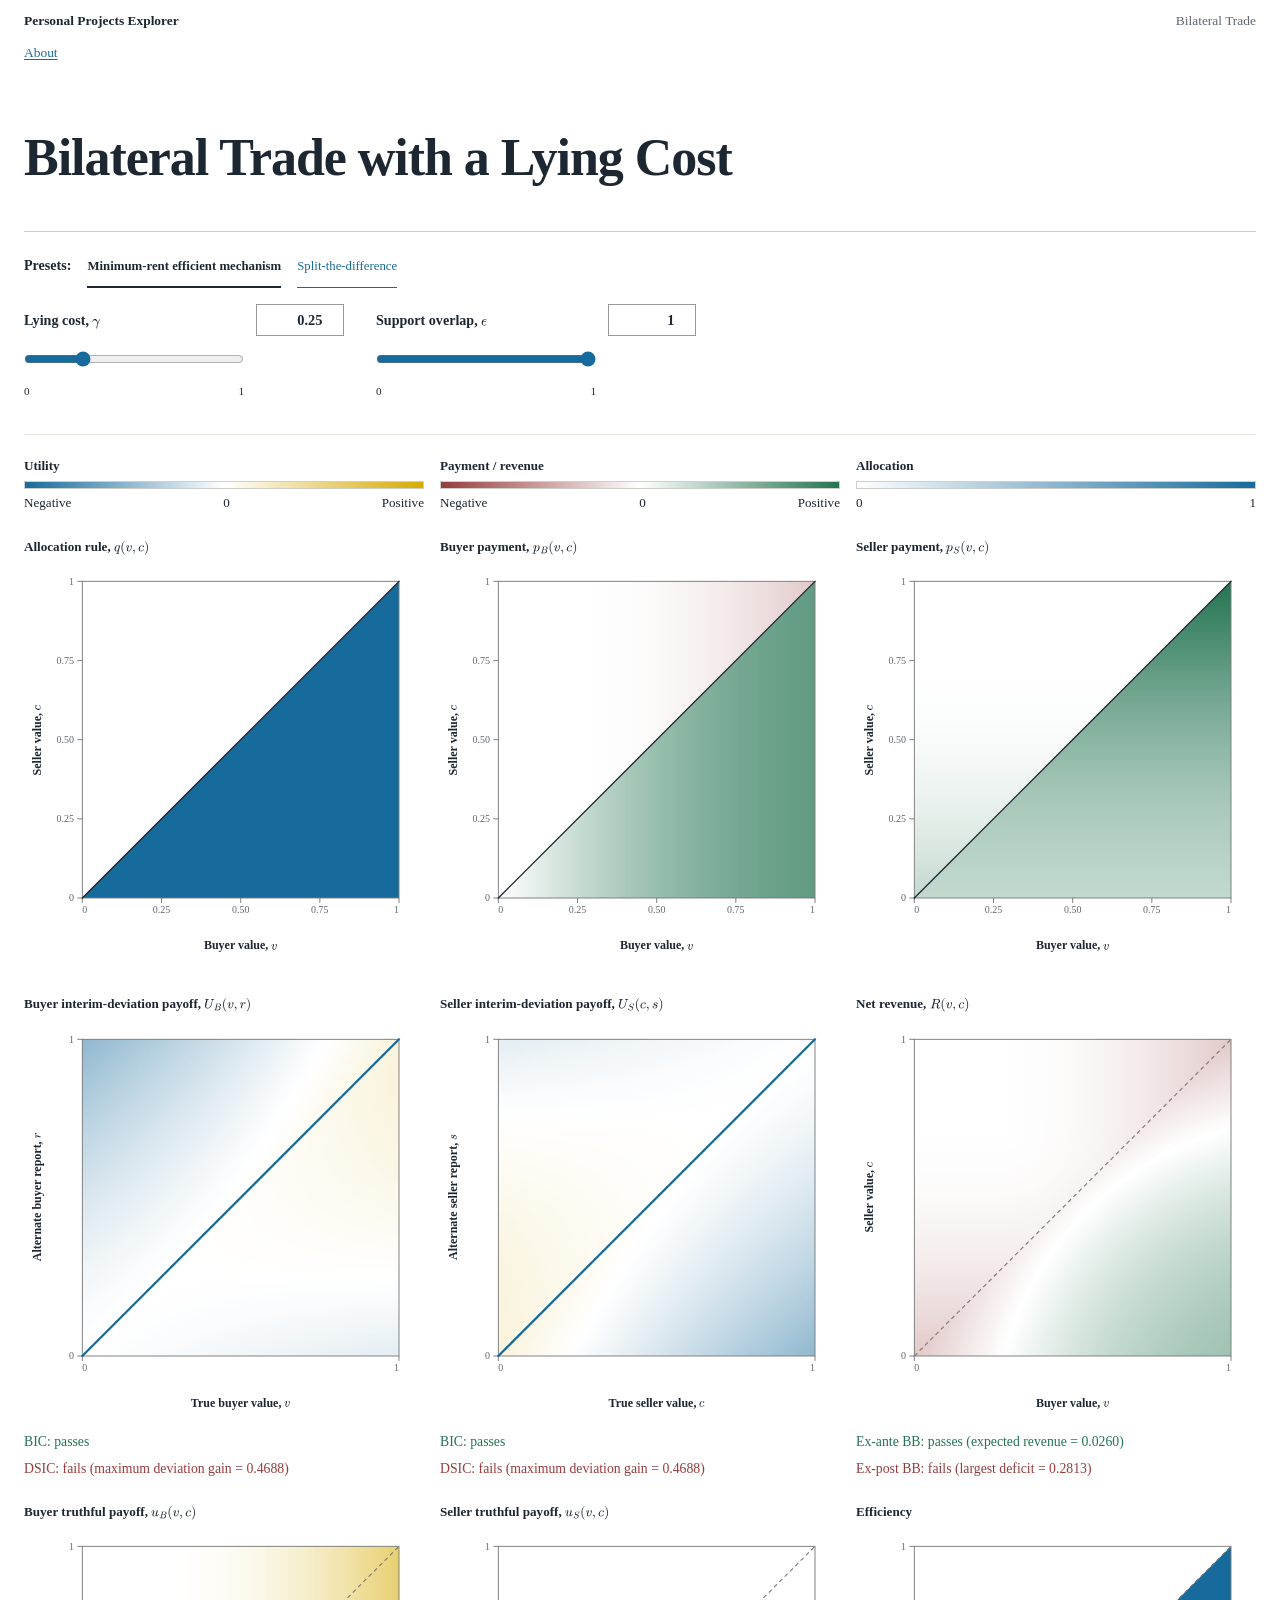
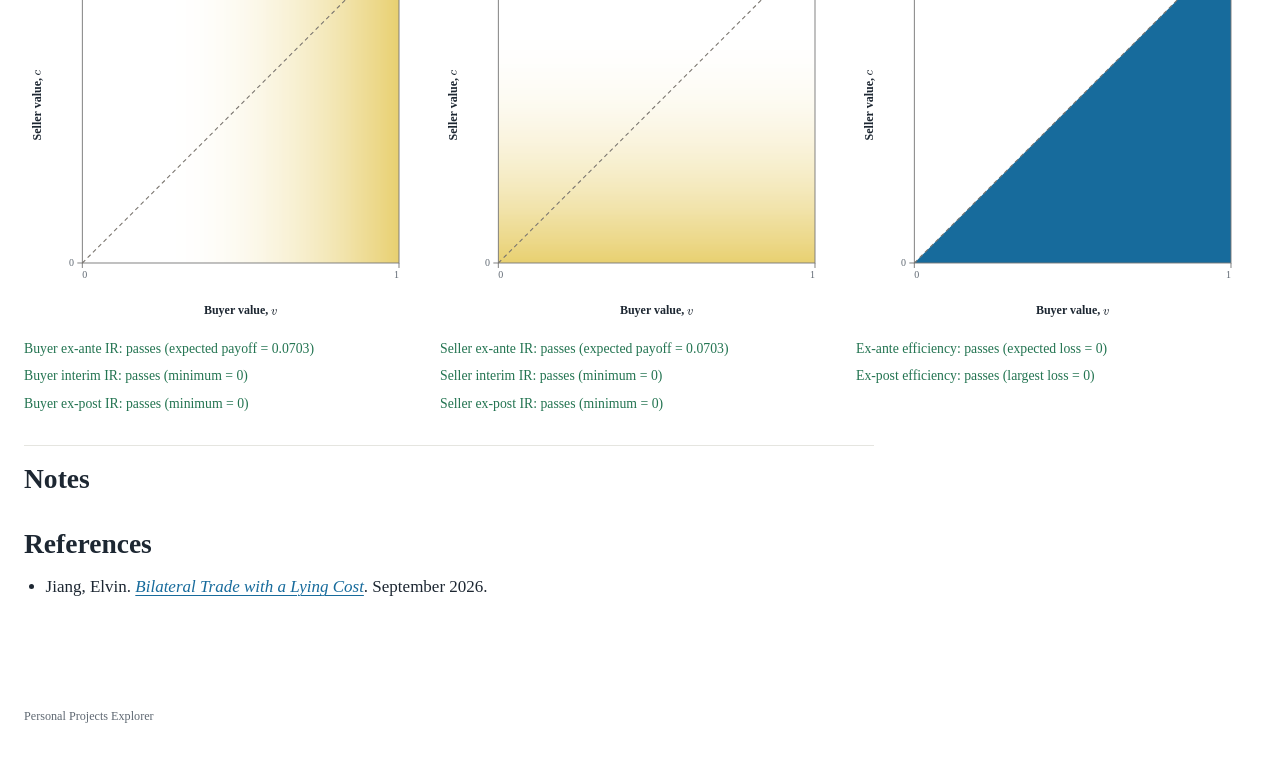
==== bilateral-trade/lying-cost/index.html @ 02e4af71 "Publish Personal Projects Explorer website" ====
<!doctype html>
<html lang="en">
<head>
  <meta charset="utf-8"><meta name="viewport" content="width=device-width, initial-scale=1">
  <meta name="description" content="Bilateral Trade with a Lying Cost: gamma, support overlap, and efficient trade.">
  <title>Bilateral Trade with a Lying Cost | Personal Projects Explorer</title>
  <link rel="stylesheet" href="../../styles.css"><link rel="stylesheet" href="../../css/trade-demo.css"><link rel="stylesheet" href="module.css">
  <script defer src="../../js/components.js"></script>
  <script defer src="../../js/mathjax-config.js"></script>
  <script defer src="../../assets/mathjax/tex-svg.js"></script>
  <script defer src="../../js/mathjax-runtime.js"></script>
  <script defer src="../../js/math-utils.js"></script>
  <script defer src="../../js/svg-utils.js"></script>
  <script defer src="../../js/chart-viewport.js"></script>
  <script defer src="../../js/bilateral-trade-visuals.js"></script>
  <script defer src="../../js/trade-demo-style.js"></script>
  <script defer src="model.js"></script><script defer src="charts.js"></script><script defer src="app.js"></script>
</head>
<body>
  <a class="skip-link" href="#main-content">Skip to main content</a>
  <header class="site-header"><page-header home="../../index.html" category="Bilateral Trade"></page-header></header>
  <main id="main-content" class="page-width">
    <section class="introduction" aria-labelledby="page-title">
      <h1 id="page-title">Bilateral Trade with a Lying Cost</h1>
      <!-- Introduction reserved for the author. -->
    </section>
    <section id="lying-cost-explorable" class="explorable explorable-divider" aria-label="Lying-cost mechanism preset">
      <aside class="sandbox-toolbar" aria-label="Mechanism parameters">
        <div id="preset-buttons" class="preset-buttons" role="group" aria-labelledby="preset-buttons-label">
          <span id="preset-buttons-label" class="preset-buttons-label">Presets:</span>
        </div>
        <div class="sandbox-action-row">
          <div class="range-group sandbox-parameter-control">
            <div class="range-label-row">
              <label id="gamma-label" for="gamma-slider">Lying cost, \(\gamma\)</label>
              <input id="gamma-number" class="range-number-input" type="number" min="0" max="1" step="any" value="0.25" inputmode="decimal" aria-labelledby="gamma-label" aria-describedby="input-error">
            </div>
            <input id="gamma-slider" class="slider-220" type="range" min="0" max="1" step="0.01" value="0.25" aria-labelledby="gamma-label">
            <div class="range-endpoints slider-220" aria-hidden="true"><span>0</span><span>1</span></div>
          </div>
          <div class="range-group sandbox-parameter-control">
            <div class="range-label-row">
              <label id="epsilon-label" for="epsilon-slider">Support overlap, \(\epsilon\)</label>
              <input id="epsilon-number" class="range-number-input" type="number" min="0" max="1" step="any" value="1" inputmode="decimal" aria-labelledby="epsilon-label" aria-describedby="input-error">
            </div>
            <input id="epsilon-slider" class="slider-220" type="range" min="0" max="1" step="0.01" value="1" aria-labelledby="epsilon-label">
            <div class="range-endpoints slider-220" aria-hidden="true"><span>0</span><span>1</span></div>
          </div>
        </div>
        <p id="input-error" class="control-status" role="alert"></p>
      </aside>
      <div class="color-legends" role="group" aria-label="Plot color scales">
        <div class="color-legend"><span class="color-legend-title">Utility</span><span class="color-scale-bar utility-gradient"></span><div class="color-scale-ticks"><span>Negative</span><span>0</span><span>Positive</span></div></div>
        <div class="color-legend"><span class="color-legend-title">Payment / revenue</span><span class="color-scale-bar payment-gradient"></span><div class="color-scale-ticks"><span>Negative</span><span>0</span><span>Positive</span></div></div>
        <div class="color-legend"><span class="color-legend-title">Allocation</span><span class="color-scale-bar allocation-gradient"></span><div class="color-scale-ticks"><span>0</span><span>1</span></div></div>
      </div>
      <div id="surfaces" class="surface-editor-grid" aria-label="Allocation and payment rules"></div>
      <div id="diagnostics" class="diagnostic-panel-grid sandbox-diagnostic-grid" aria-label="Mechanism diagnostics"></div>
      <p id="probe-help" class="sr-only">Move the pointer over a plot or focus it and use arrow keys to inspect values. Shift and arrow keys move in larger steps. Home and End select the horizontal endpoints. Escape hides the probe. Plots are read-only.</p>
      <p id="live-status" class="sr-only" role="status" aria-live="polite"></p>
      <p id="probe-announcement" class="sr-only" aria-live="polite"></p>
    </section>
    <!-- Post-demo text reserved for the author. -->
    <section class="notes" aria-labelledby="notes-title">
      <h2 id="notes-title">Notes</h2>
      <!-- Notes reserved for the author. -->
    </section>
    <section class="references" aria-labelledby="references-title">
      <h2 id="references-title">References</h2>
      <ul class="reference-list">
        <li>
          Jiang, Elvin. <cite><a href="../../assets/papers/Bilateral_Trade_with_a_Lying_Cost.pdf">Bilateral Trade with a Lying Cost</a></cite>.
          September 2026.
        </li>
      </ul>
    </section>
    <noscript><p>Enable JavaScript to use the interactive module.</p></noscript>
  </main>
  <footer class="site-footer"><page-footer></page-footer></footer>
</body>
</html>
---- styles.css ----
/* Shared order follows Mechanism Design Explorer. */
@import url("css/theme.css");
@import url("css/base.css");
@import url("css/controls.css");
@import url("css/lesson.css");
@import url("css/trade-charts.css");
@import url("css/responsive.css");
@import url("css/sandbox.css");
---- css/trade-demo.css ----
.color-legends {
  display: grid;
  grid-template-columns: repeat(3, minmax(0, 1fr));
  gap: 1rem;
  margin: 0 0 1.4rem;
  font-size: 0.82rem;
}

.color-legend { min-width: 0; }
.color-legend-title { display: block; margin-bottom: 0.3rem; font-weight: 700; }
.color-scale-bar { display: block; height: 8px; border: 1px solid var(--line); }
.color-scale-ticks { display: flex; justify-content: space-between; gap: 0.4rem; margin-top: 0.2rem; }
.utility-gradient { background: linear-gradient(to right, rgb(var(--heatmap-blue-rgb)), transparent 50%, rgb(var(--heatmap-yellow-rgb))); }
.payment-gradient { background: linear-gradient(to right, rgb(var(--heatmap-red-rgb)), transparent 50%, rgb(var(--heatmap-green-rgb))); }
.allocation-gradient { background: linear-gradient(to right, transparent, rgb(var(--heatmap-blue-rgb))); }

@media (max-width: 680px) {
  .color-legends { grid-template-columns: minmax(0, 1fr); }
}
---- bilateral-trade/lying-cost/module.css ----
/* Geometry and primitives from the reference sandbox's 480 by 520 plots. */
.chart-viewport { display: flow-root; width: 100%; min-width: 0; padding-block: 14px; overflow: hidden; }
.chart-viewport:focus-within { outline: 3px solid var(--focus); outline-offset: 3px; }
.chart-viewport svg:focus-visible { outline: none; }
.math-chart-figure > figcaption { min-height: 1.25rem; }
.math-chart-frame { position: relative; }
.math-chart-frame > svg { position: relative; z-index: 1; display: block; width: 100%; height: auto; }
.math-chart-axis-label { position: absolute; margin: 0; color: var(--ink); font-family: var(--text-font); font-size: clamp(9px, 1.82vw, 12px); font-weight: 700; line-height: 1; white-space: nowrap; pointer-events: none; }
.math-chart-x-axis-label { right: 0; bottom: 3%; left: 0; text-align: center; }
.math-chart-y-axis-label { transform: translate(-50%, -50%) rotate(-90deg); transform-origin: center; }
.chart-480x520-x-axis-label { bottom: 7%; left: 8.333%; }
.chart-480x520-y-axis-label { top: 44.231%; left: 3.333%; }
.math-chart-axis-label mjx-container { margin: 0; }
.axis-line { stroke: var(--axis); stroke-width: 1.1; }
.axis-text { fill: var(--muted); font-family: var(--text-font); font-size: 12px; font-variant-numeric: tabular-nums; }
.sr-only { position: absolute !important; width: 1px !important; height: 1px !important; padding: 0 !important; margin: -1px !important; overflow: hidden !important; clip: rect(0,0,0,0) !important; white-space: nowrap !important; border: 0 !important; }
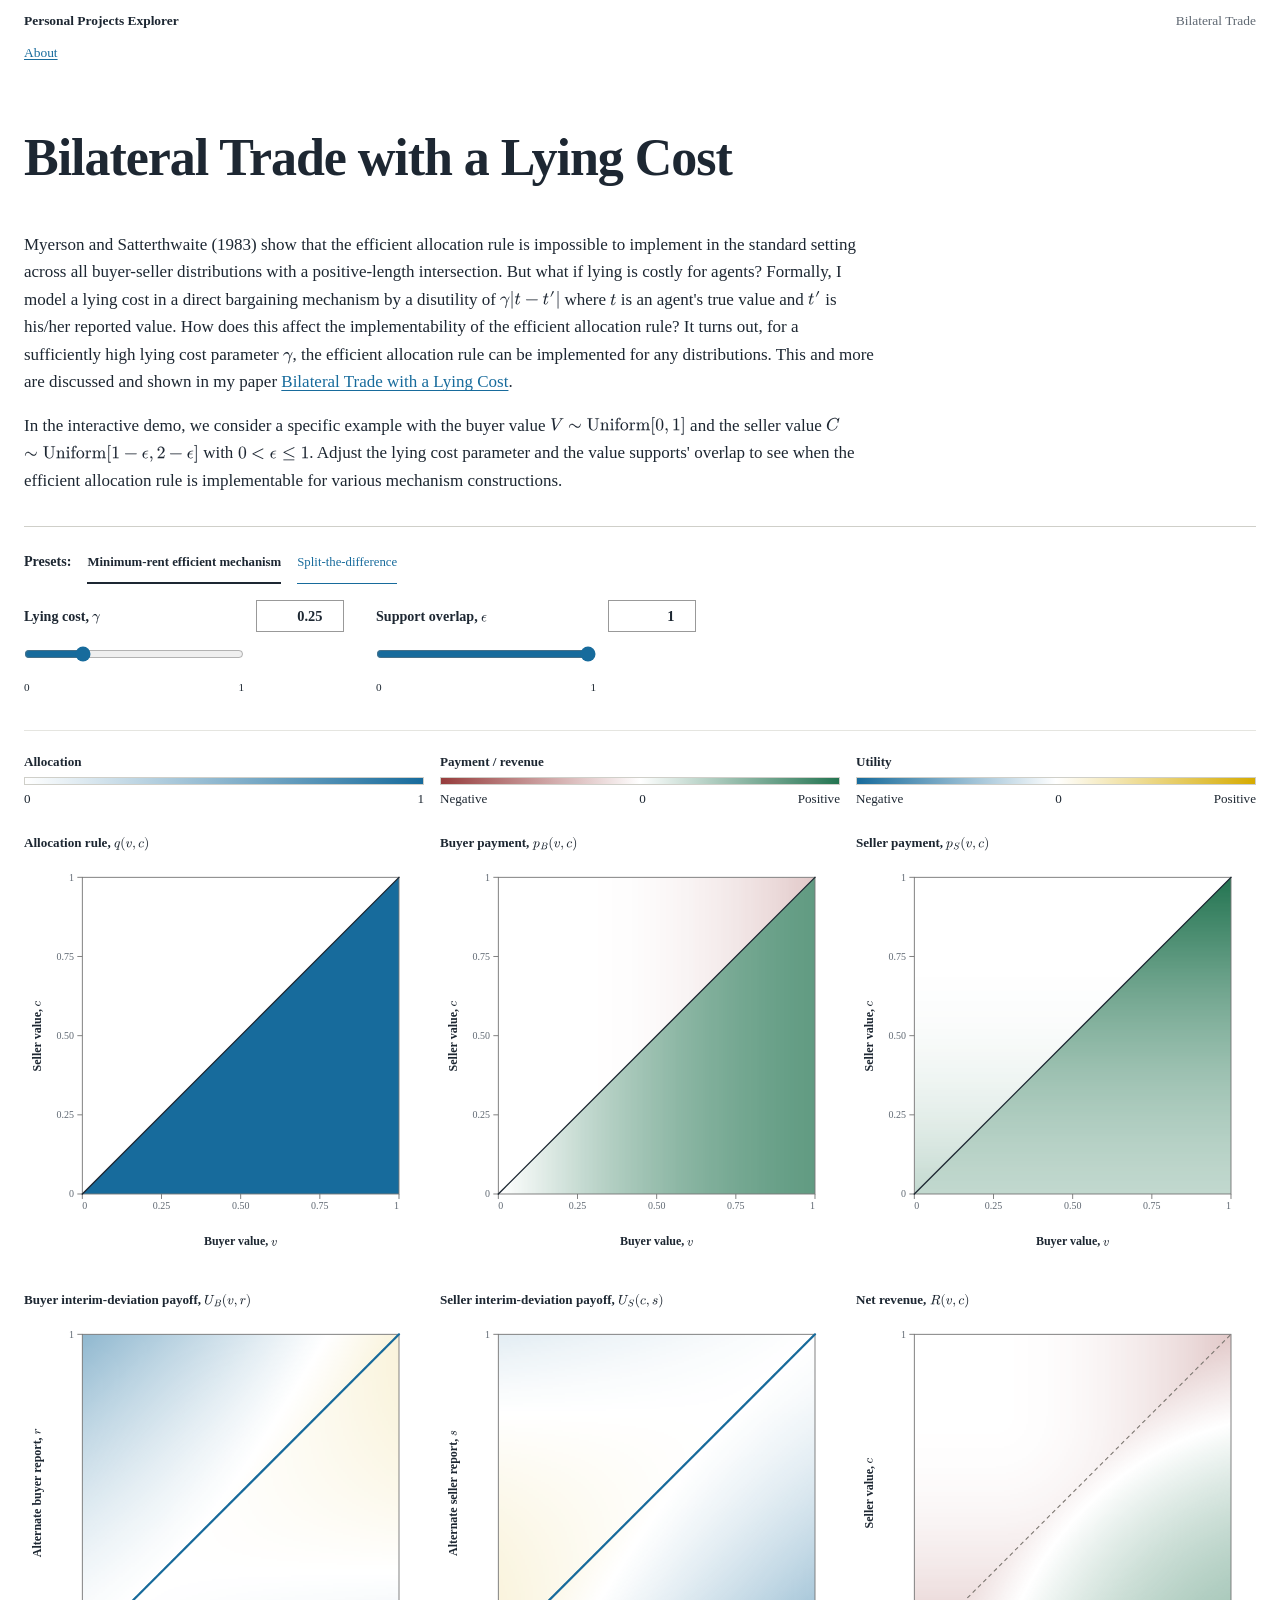
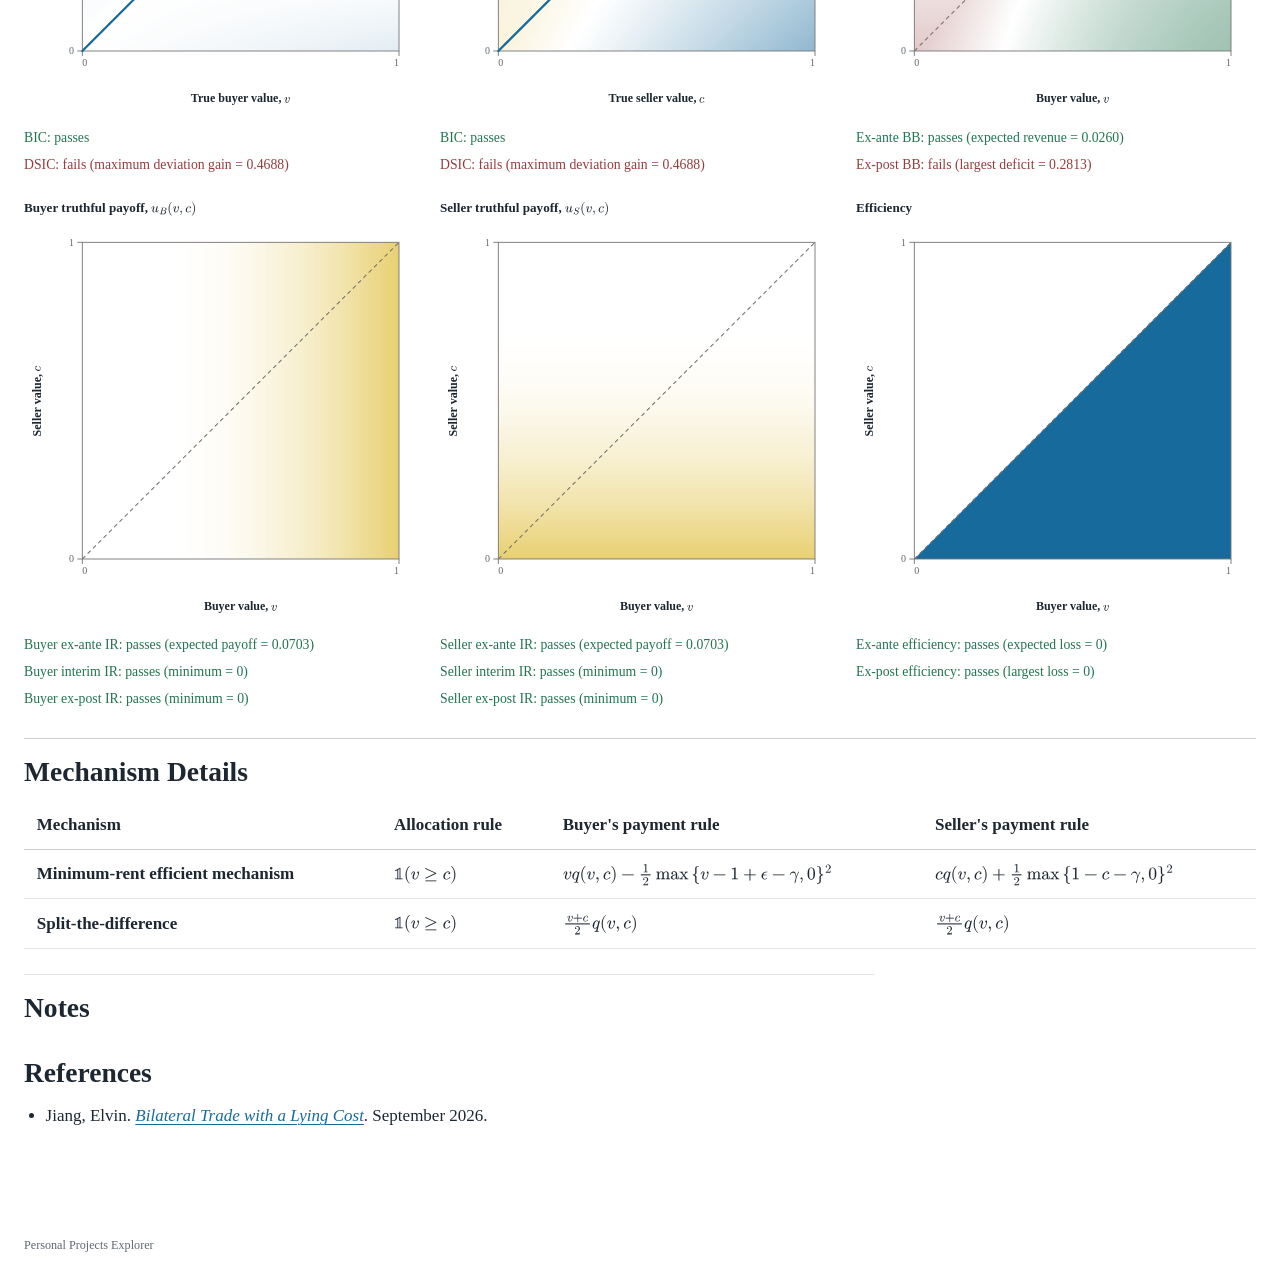
==== commit 6193f583: "Publish lying-cost lesson and updated paper" ====
--- a/bilateral-trade/lying-cost/index.html
+++ b/bilateral-trade/lying-cost/index.html
@@ -22,7 +22,28 @@
   <main id="main-content" class="page-width">
     <section class="introduction" aria-labelledby="page-title">
       <h1 id="page-title">Bilateral Trade with a Lying Cost</h1>
-      <!-- Introduction reserved for the author. -->
+      <p>
+        Myerson and Satterthwaite (1983) show that the efficient allocation rule
+        is impossible to implement in the standard setting across all
+        buyer-seller distributions with a positive-length intersection. But
+        what if lying is costly for agents? Formally, I model a lying cost in
+        a direct bargaining mechanism by a disutility of
+        \(\gamma\lvert t-t'\rvert\) where \(t\) is an agent's true value and
+        \(t'\) is his/her reported value. How does this affect the
+        implementability of the efficient allocation rule? It turns out, for
+        a sufficiently high lying cost parameter \(\gamma\), the efficient
+        allocation rule can be implemented for any distributions. This and
+        more are discussed and shown in my paper
+        <a href="../../assets/papers/Bilateral_Trade_with_a_Lying_Cost.pdf">Bilateral Trade with a Lying Cost</a>.
+      </p>
+      <p>
+        In the interactive demo, we consider a specific example with the buyer
+        value \(V\sim\operatorname{Uniform}[0,1]\) and the seller value
+        \(C\sim\operatorname{Uniform}[1-\epsilon,2-\epsilon]\) with
+        \(0&lt;\epsilon\leq 1\). Adjust the lying cost parameter and the value
+        supports' overlap to see when the efficient allocation rule is
+        implementable for various mechanism constructions.
+      </p>
     </section>
     <section id="lying-cost-explorable" class="explorable explorable-divider" aria-label="Lying-cost mechanism preset">
       <aside class="sandbox-toolbar" aria-label="Mechanism parameters">
@@ -50,9 +71,9 @@
         <p id="input-error" class="control-status" role="alert"></p>
       </aside>
       <div class="color-legends" role="group" aria-label="Plot color scales">
+        <div class="color-legend"><span class="color-legend-title">Allocation</span><span class="color-scale-bar allocation-gradient"></span><div class="color-scale-ticks"><span>0</span><span>1</span></div></div>
+        <div class="color-legend"><span class="color-legend-title">Payment / revenue</span><span class="color-scale-bar payment-gradient"></span><div class="color-scale-ticks"><span>Negative</span><span>0</span><span>Positive</span></div></div>
         <div class="color-legend"><span class="color-legend-title">Utility</span><span class="color-scale-bar utility-gradient"></span><div class="color-scale-ticks"><span>Negative</span><span>0</span><span>Positive</span></div></div>
-        <div class="color-legend"><span class="color-legend-title">Payment / revenue</span><span class="color-scale-bar payment-gradient"></span><div class="color-scale-ticks"><span>Negative</span><span>0</span><span>Positive</span></div></div>
-        <div class="color-legend"><span class="color-legend-title">Allocation</span><span class="color-scale-bar allocation-gradient"></span><div class="color-scale-ticks"><span>0</span><span>1</span></div></div>
       </div>
       <div id="surfaces" class="surface-editor-grid" aria-label="Allocation and payment rules"></div>
       <div id="diagnostics" class="diagnostic-panel-grid sandbox-diagnostic-grid" aria-label="Mechanism diagnostics"></div>
@@ -60,7 +81,40 @@
       <p id="live-status" class="sr-only" role="status" aria-live="polite"></p>
       <p id="probe-announcement" class="sr-only" aria-live="polite"></p>
     </section>
-    <!-- Post-demo text reserved for the author. -->
+    <section class="derivation mechanism-details" aria-labelledby="mechanism-details-title">
+      <h2 id="mechanism-details-title">Mechanism Details</h2>
+      <div
+        class="mechanism-details-table-region"
+        role="region"
+        aria-labelledby="mechanism-details-title"
+        tabindex="0"
+      >
+        <table class="mechanism-details-table">
+          <thead>
+            <tr>
+              <th scope="col">Mechanism</th>
+              <th scope="col">Allocation rule</th>
+              <th scope="col">Buyer's payment rule</th>
+              <th scope="col">Seller's payment rule</th>
+            </tr>
+          </thead>
+          <tbody>
+            <tr>
+              <th scope="row">Minimum-rent efficient mechanism</th>
+              <td>\(\mathbb{1}(v\geq c)\)</td>
+              <td>\(v q(v,c)-\frac{1}{2}\max\{v-1+\epsilon-\gamma,0\}^{2}\)</td>
+              <td>\(c q(v,c)+\frac{1}{2}\max\{1-c-\gamma,0\}^{2}\)</td>
+            </tr>
+            <tr>
+              <th scope="row">Split-the-difference</th>
+              <td>\(\mathbb{1}(v\geq c)\)</td>
+              <td>\(\frac{v+c}{2}q(v,c)\)</td>
+              <td>\(\frac{v+c}{2}q(v,c)\)</td>
+            </tr>
+          </tbody>
+        </table>
+      </div>
+    </section>
     <section class="notes" aria-labelledby="notes-title">
       <h2 id="notes-title">Notes</h2>
       <!-- Notes reserved for the author. -->
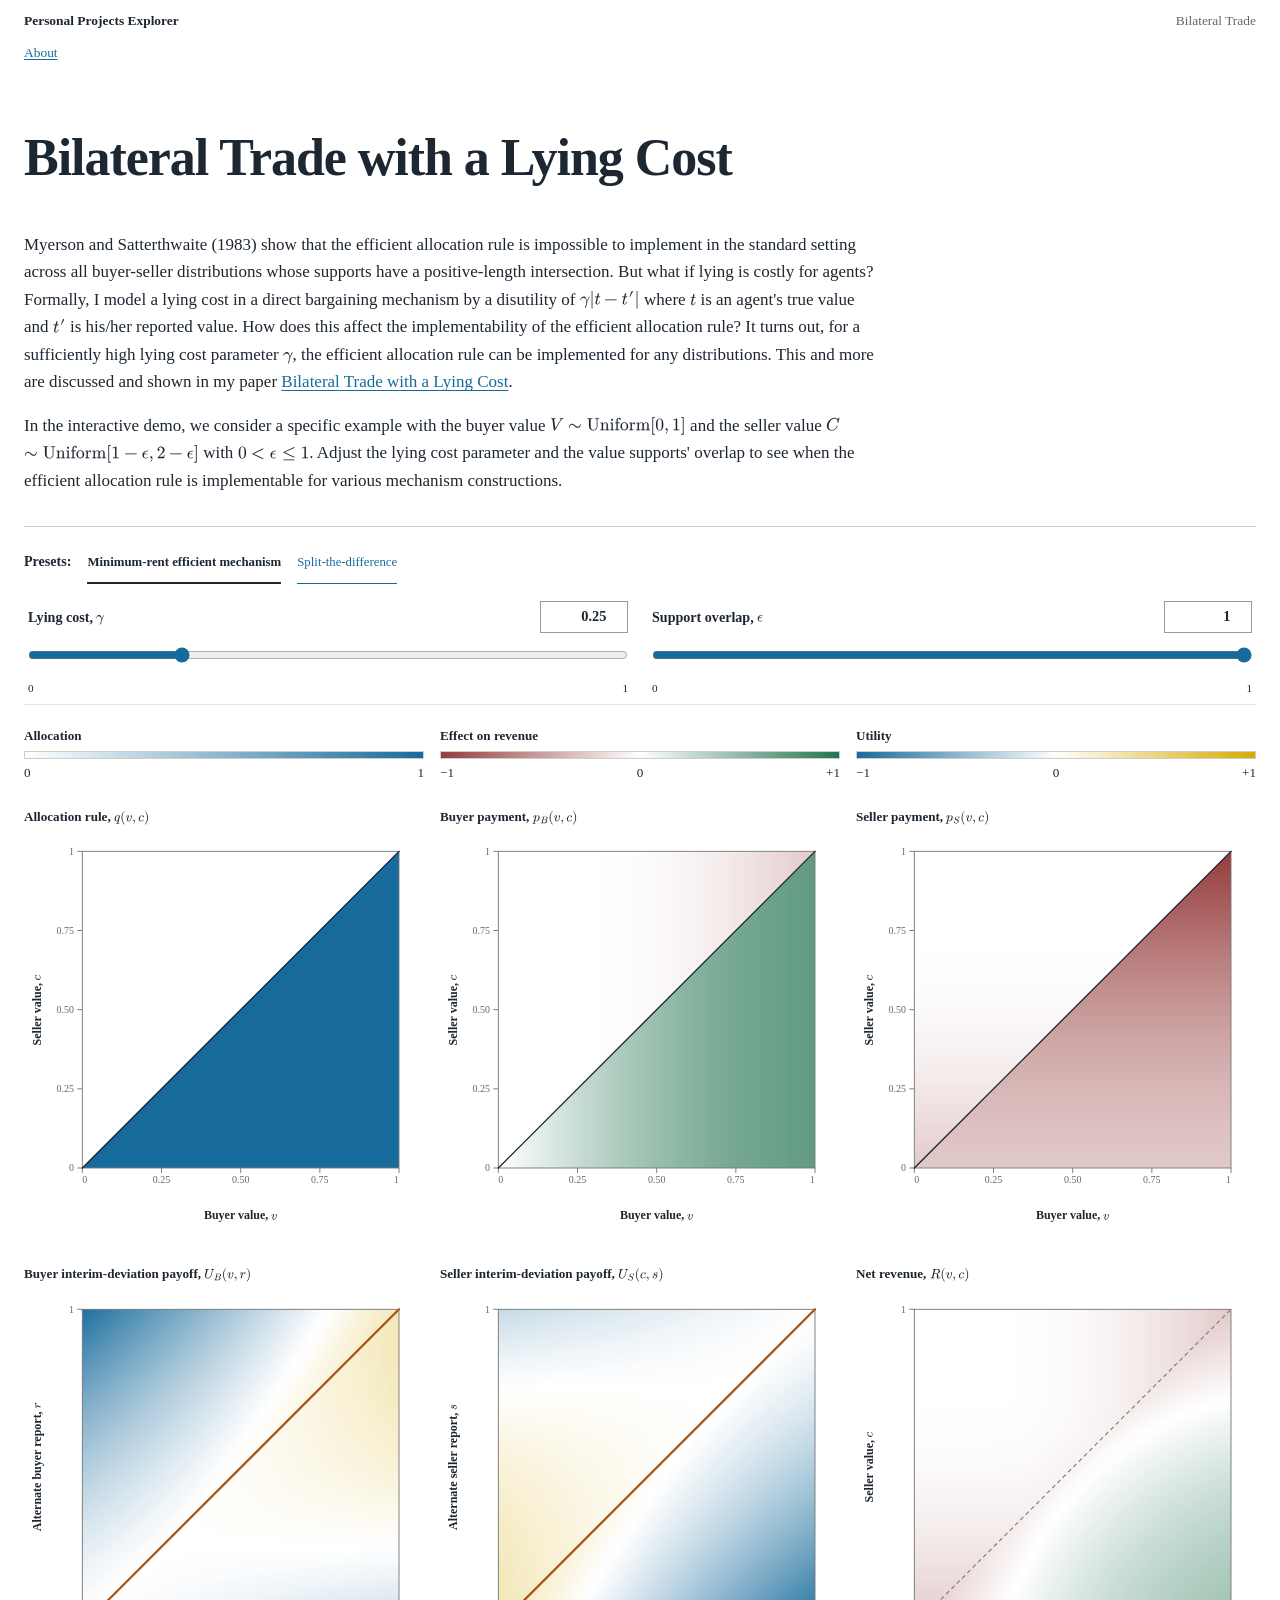
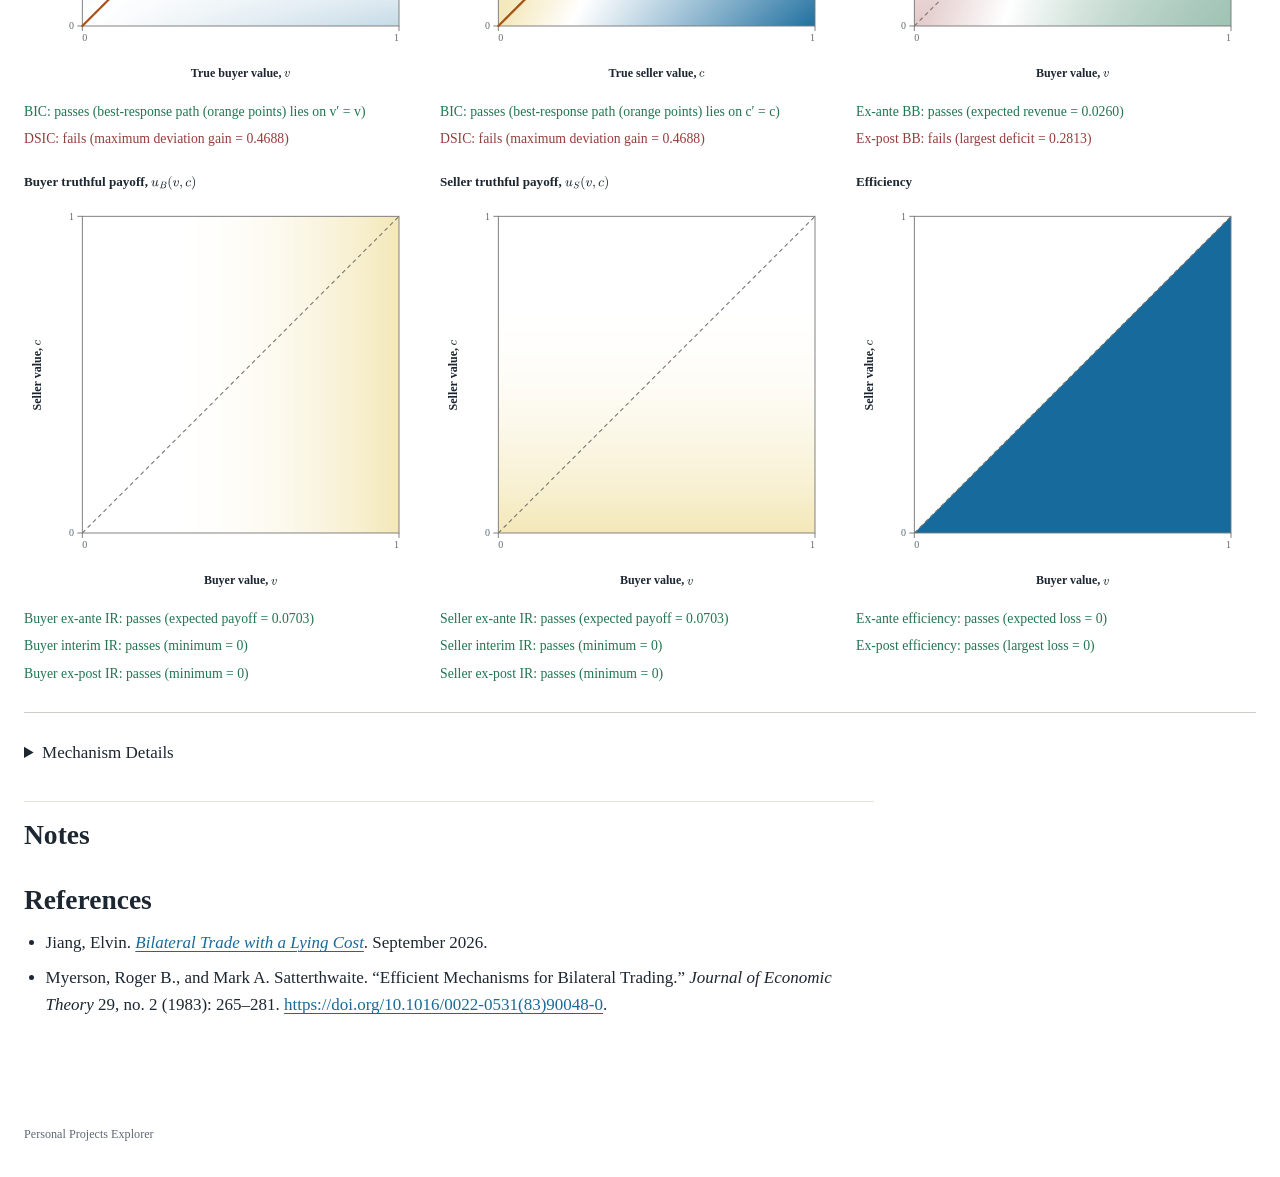
==== commit e0448fc3: "Publish updated lying-cost lesson and graph controls" ====
--- a/bilateral-trade/lying-cost/index.html
+++ b/bilateral-trade/lying-cost/index.html
@@ -25,7 +25,7 @@
       <p>
         Myerson and Satterthwaite (1983) show that the efficient allocation rule
         is impossible to implement in the standard setting across all
-        buyer-seller distributions with a positive-length intersection. But
+        buyer-seller distributions whose supports have a positive-length intersection. But
         what if lying is costly for agents? Formally, I model a lying cost in
         a direct bargaining mechanism by a disutility of
         \(\gamma\lvert t-t'\rvert\) where \(t\) is an agent's true value and
@@ -46,10 +46,12 @@
       </p>
     </section>
     <section id="lying-cost-explorable" class="explorable explorable-divider" aria-label="Lying-cost mechanism preset">
-      <aside class="sandbox-toolbar" aria-label="Mechanism parameters">
+      <aside class="sandbox-toolbar parameter-presets" aria-label="Mechanism presets">
         <div id="preset-buttons" class="preset-buttons" role="group" aria-labelledby="preset-buttons-label">
           <span id="preset-buttons-label" class="preset-buttons-label">Presets:</span>
         </div>
+      </aside>
+      <aside class="sticky-parameter-bar" aria-label="Mechanism parameters">
         <div class="sandbox-action-row">
           <div class="range-group sandbox-parameter-control">
             <div class="range-label-row">
@@ -72,8 +74,8 @@
       </aside>
       <div class="color-legends" role="group" aria-label="Plot color scales">
         <div class="color-legend"><span class="color-legend-title">Allocation</span><span class="color-scale-bar allocation-gradient"></span><div class="color-scale-ticks"><span>0</span><span>1</span></div></div>
-        <div class="color-legend"><span class="color-legend-title">Payment / revenue</span><span class="color-scale-bar payment-gradient"></span><div class="color-scale-ticks"><span>Negative</span><span>0</span><span>Positive</span></div></div>
-        <div class="color-legend"><span class="color-legend-title">Utility</span><span class="color-scale-bar utility-gradient"></span><div class="color-scale-ticks"><span>Negative</span><span>0</span><span>Positive</span></div></div>
+        <div class="color-legend"><span class="color-legend-title">Effect on revenue</span><span class="color-scale-bar payment-gradient"></span><div class="color-scale-ticks"><span>−1</span><span>0</span><span>+1</span></div></div>
+        <div class="color-legend"><span class="color-legend-title">Utility</span><span class="color-scale-bar utility-gradient"></span><div class="color-scale-ticks"><span>−1</span><span>0</span><span>+1</span></div></div>
       </div>
       <div id="surfaces" class="surface-editor-grid" aria-label="Allocation and payment rules"></div>
       <div id="diagnostics" class="diagnostic-panel-grid sandbox-diagnostic-grid" aria-label="Mechanism diagnostics"></div>
@@ -81,8 +83,8 @@
       <p id="live-status" class="sr-only" role="status" aria-live="polite"></p>
       <p id="probe-announcement" class="sr-only" aria-live="polite"></p>
     </section>
-    <section class="derivation mechanism-details" aria-labelledby="mechanism-details-title">
-      <h2 id="mechanism-details-title">Mechanism Details</h2>
+    <details class="derivation mechanism-details" aria-labelledby="mechanism-details-title">
+      <summary id="mechanism-details-title">Mechanism Details</summary>
       <div
         class="mechanism-details-table-region"
         role="region"
@@ -114,7 +116,7 @@
           </tbody>
         </table>
       </div>
-    </section>
+    </details>
     <section class="notes" aria-labelledby="notes-title">
       <h2 id="notes-title">Notes</h2>
       <!-- Notes reserved for the author. -->
@@ -126,6 +128,12 @@
           Jiang, Elvin. <cite><a href="../../assets/papers/Bilateral_Trade_with_a_Lying_Cost.pdf">Bilateral Trade with a Lying Cost</a></cite>.
           September 2026.
         </li>
+        <li>
+          Myerson, Roger B., and Mark A. Satterthwaite. “Efficient Mechanisms
+          for Bilateral Trading.” <em>Journal of Economic Theory</em> 29, no. 2
+          (1983): 265–281.
+          <a href="https://doi.org/10.1016/0022-0531(83)90048-0">https://doi.org/10.1016/0022-0531(83)90048-0</a>.
+        </li>
       </ul>
     </section>
     <noscript><p>Enable JavaScript to use the interactive module.</p></noscript>
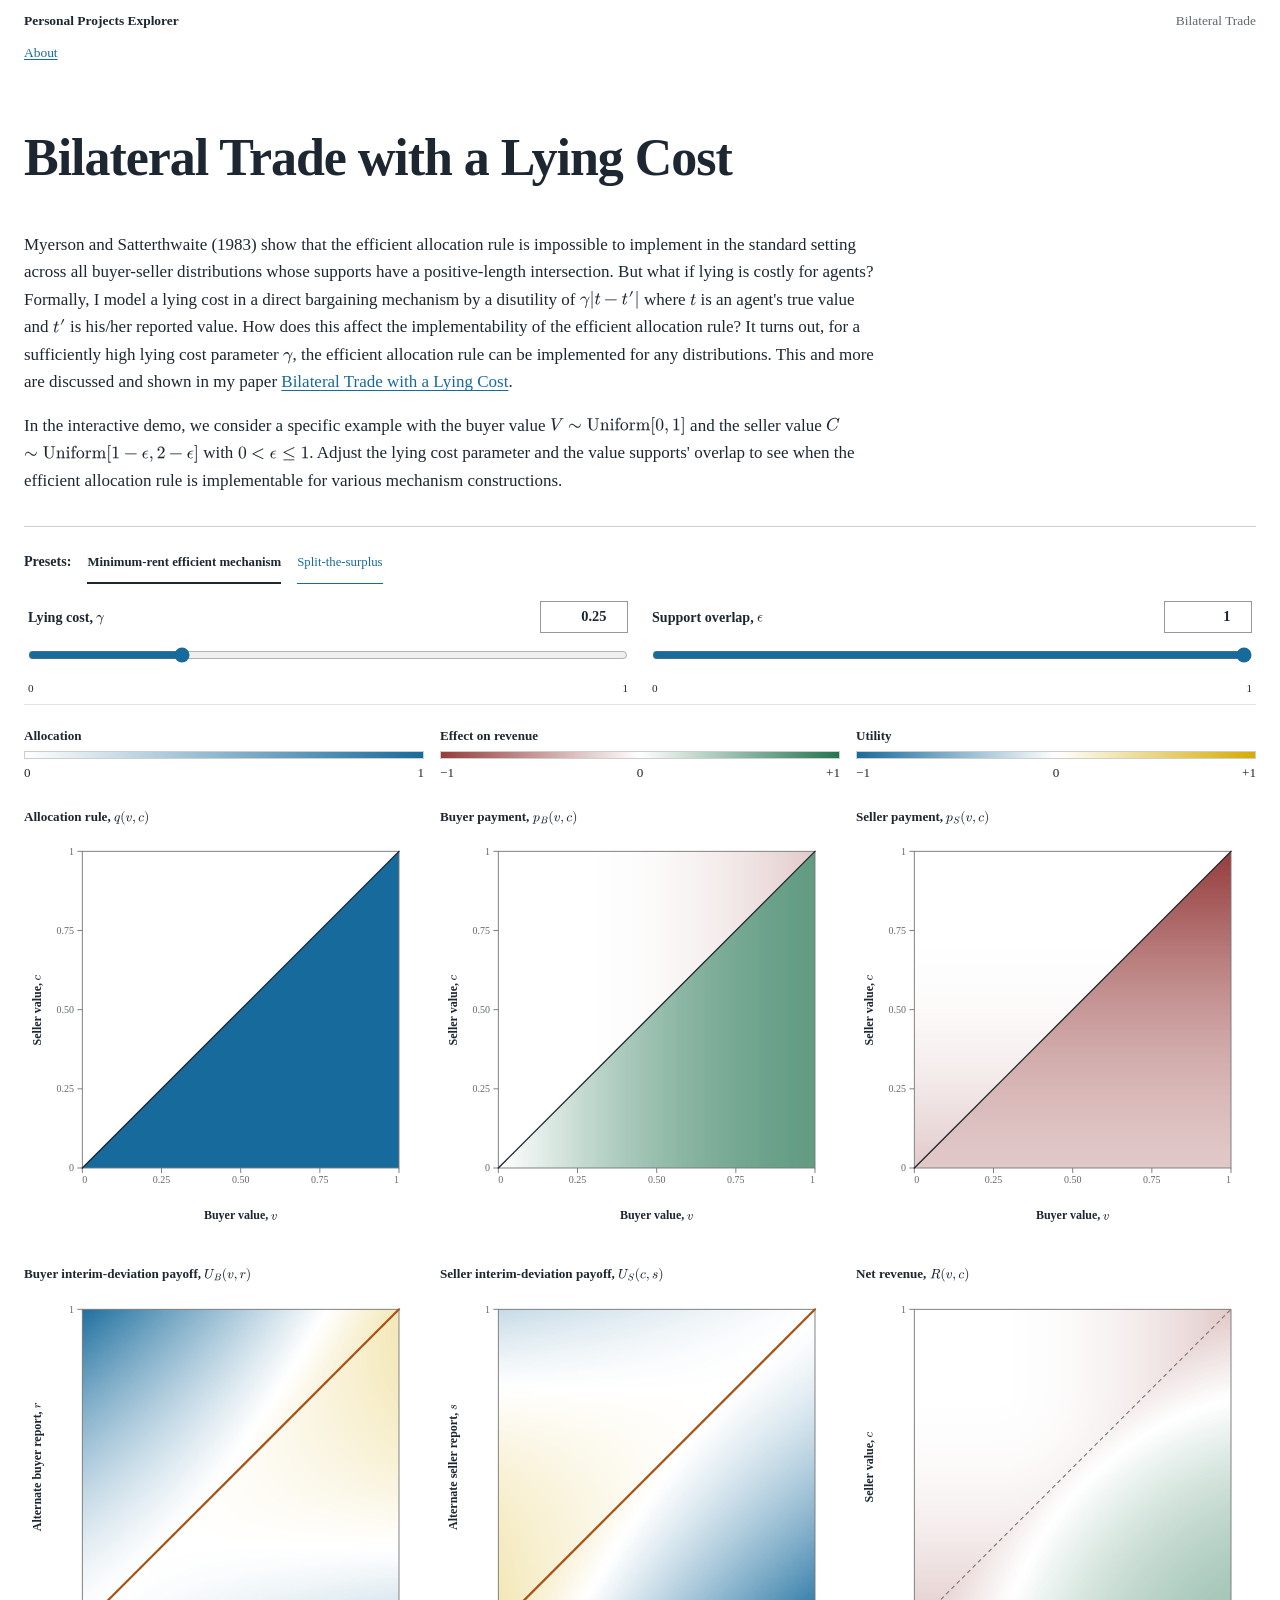
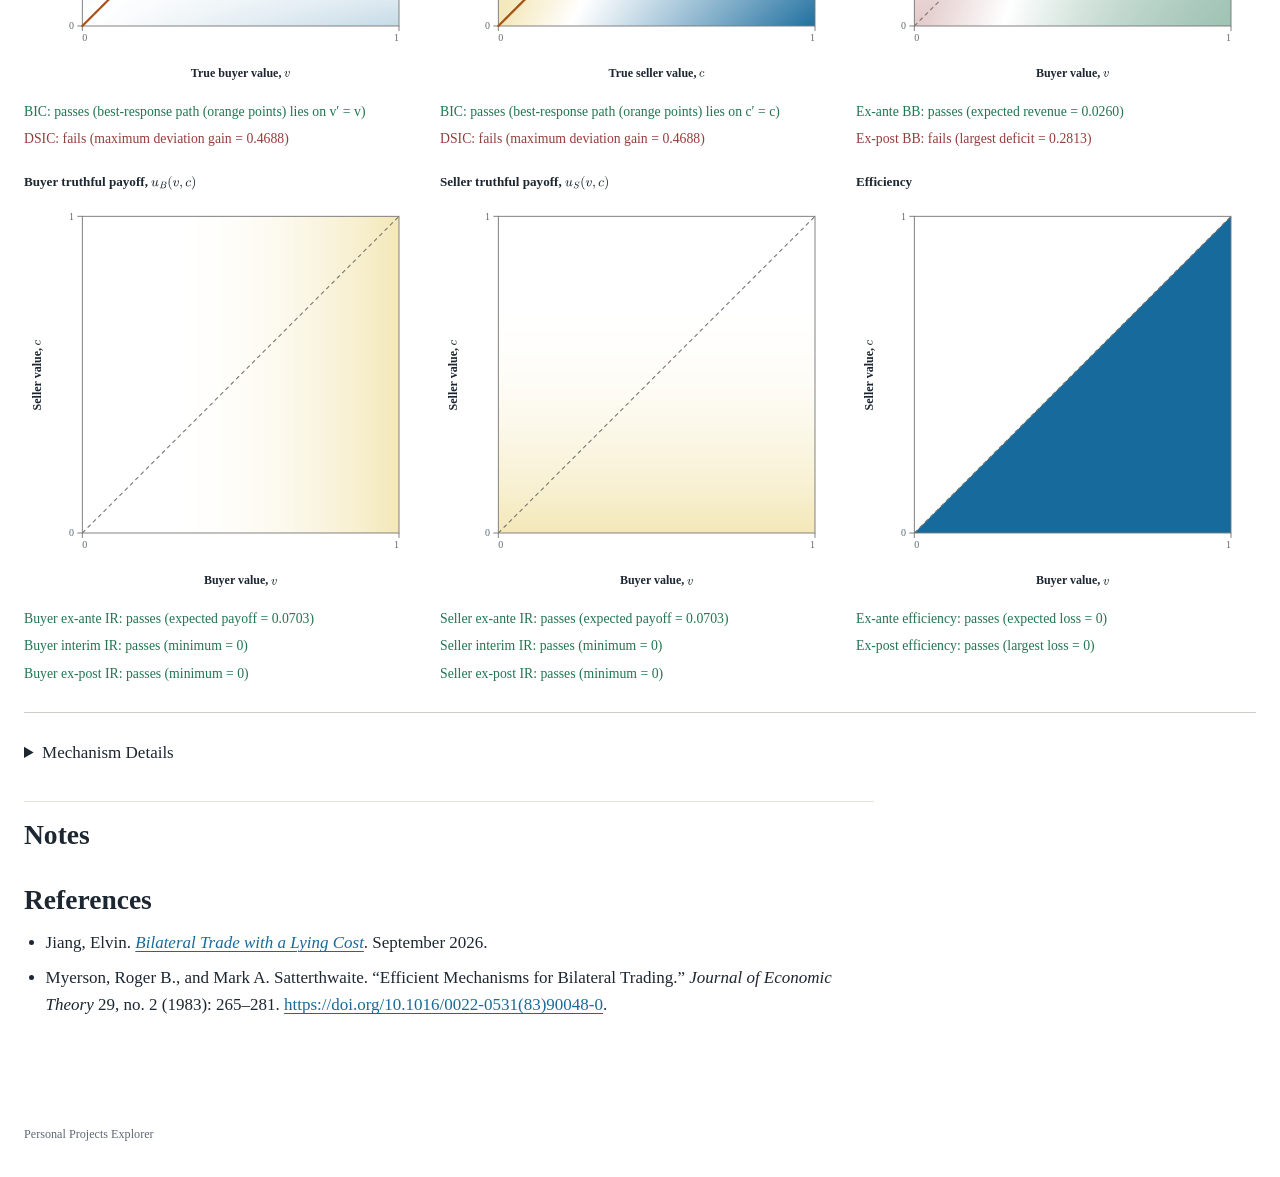
==== commit 933e1ace: "Publish Split-the-surplus preset label" ====
--- a/bilateral-trade/lying-cost/index.html
+++ b/bilateral-trade/lying-cost/index.html
@@ -108,7 +108,7 @@
               <td>\(c q(v,c)+\frac{1}{2}\max\{1-c-\gamma,0\}^{2}\)</td>
             </tr>
             <tr>
-              <th scope="row">Split-the-difference</th>
+              <th scope="row">Split-the-surplus</th>
               <td>\(\mathbb{1}(v\geq c)\)</td>
               <td>\(\frac{v+c}{2}q(v,c)\)</td>
               <td>\(\frac{v+c}{2}q(v,c)\)</td>
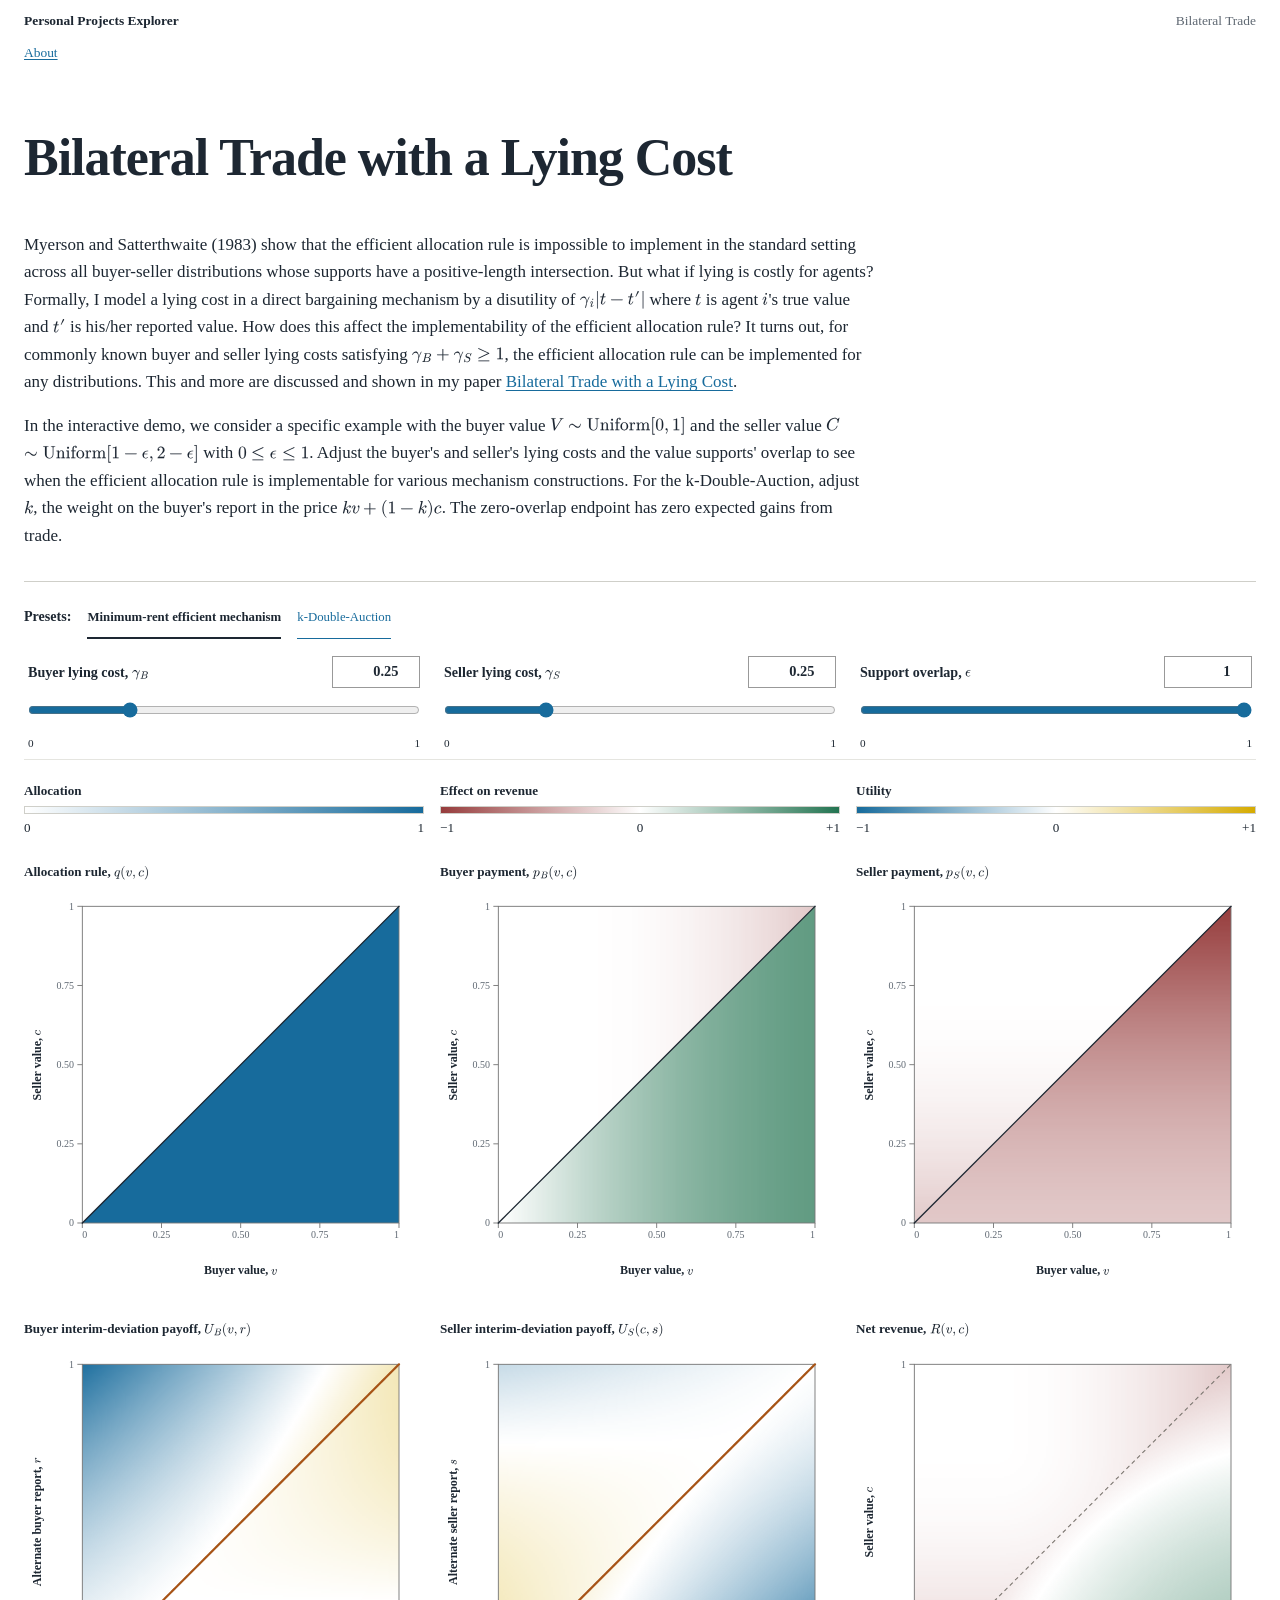
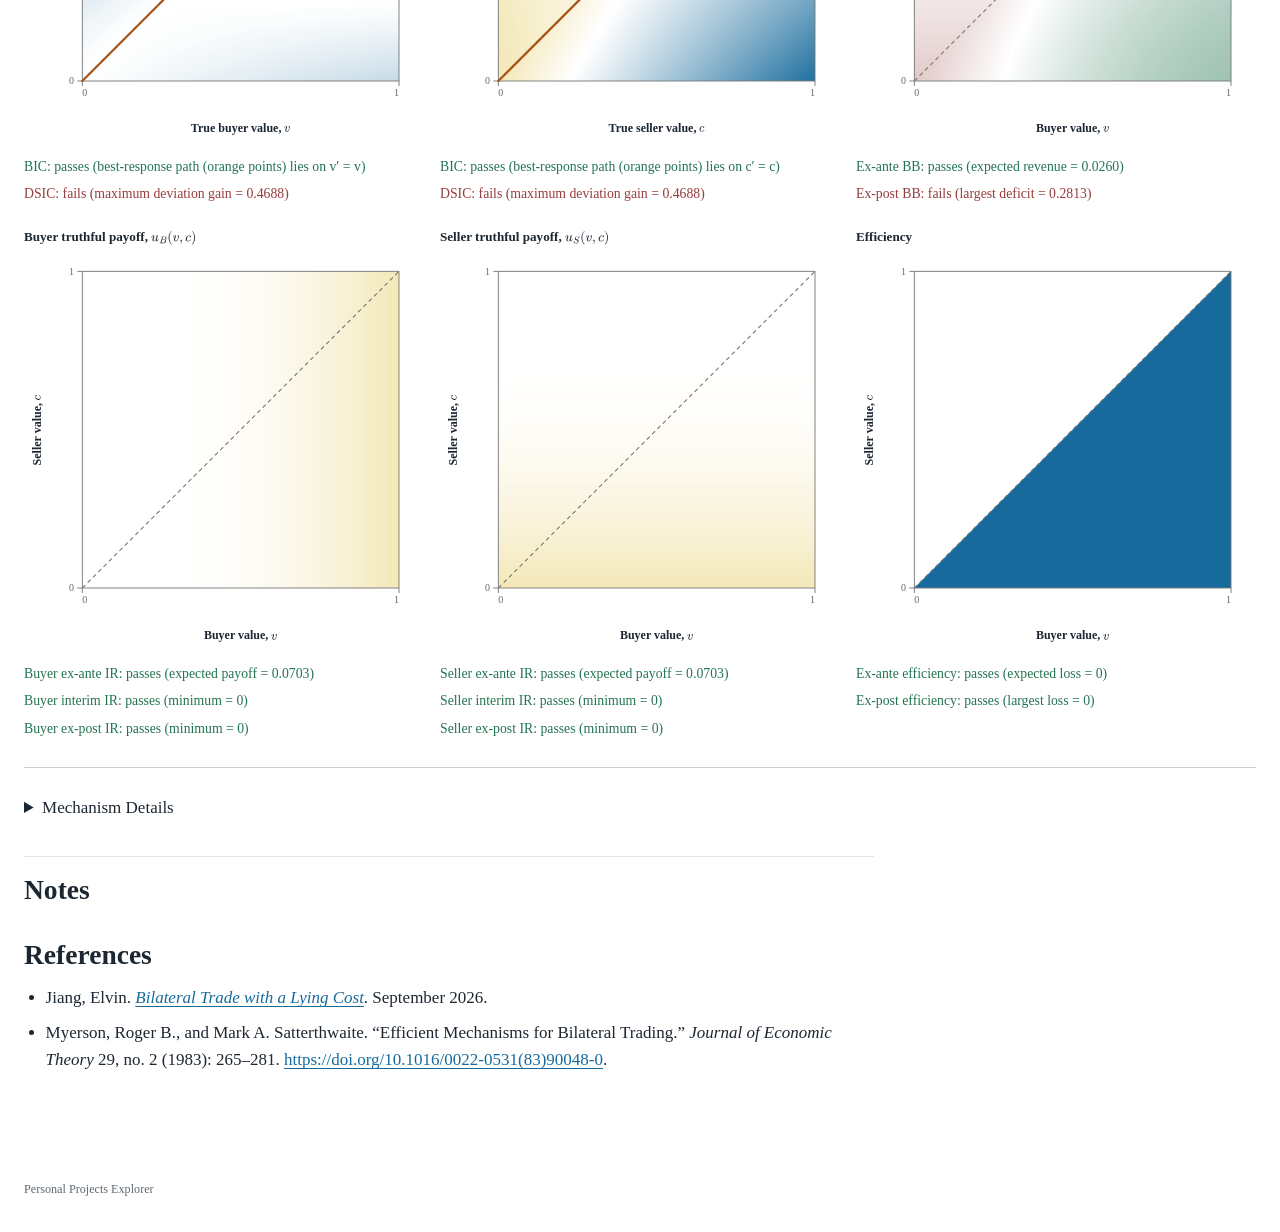
==== commit 2ba3741c: "Publish asymmetric lying costs and adjustable k-double auction" ====
--- a/bilateral-trade/lying-cost/index.html
+++ b/bilateral-trade/lying-cost/index.html
@@ -2,7 +2,7 @@
 <html lang="en">
 <head>
   <meta charset="utf-8"><meta name="viewport" content="width=device-width, initial-scale=1">
-  <meta name="description" content="Bilateral Trade with a Lying Cost: gamma, support overlap, and efficient trade.">
+  <meta name="description" content="Bilateral Trade with a Lying Cost: asymmetric lying costs, support overlap, and the k-Double-Auction.">
   <title>Bilateral Trade with a Lying Cost | Personal Projects Explorer</title>
   <link rel="stylesheet" href="../../styles.css"><link rel="stylesheet" href="../../css/trade-demo.css"><link rel="stylesheet" href="module.css">
   <script defer src="../../js/components.js"></script>
@@ -28,10 +28,10 @@
         buyer-seller distributions whose supports have a positive-length intersection. But
         what if lying is costly for agents? Formally, I model a lying cost in
         a direct bargaining mechanism by a disutility of
-        \(\gamma\lvert t-t'\rvert\) where \(t\) is an agent's true value and
+        \(\gamma_i\lvert t-t'\rvert\) where \(t\) is agent \(i\)'s true value and
         \(t'\) is his/her reported value. How does this affect the
         implementability of the efficient allocation rule? It turns out, for
-        a sufficiently high lying cost parameter \(\gamma\), the efficient
+        commonly known buyer and seller lying costs satisfying \(\gamma_B+\gamma_S\geq 1\), the efficient
         allocation rule can be implemented for any distributions. This and
         more are discussed and shown in my paper
         <a href="../../assets/papers/Bilateral_Trade_with_a_Lying_Cost.pdf">Bilateral Trade with a Lying Cost</a>.
@@ -40,9 +40,11 @@
         In the interactive demo, we consider a specific example with the buyer
         value \(V\sim\operatorname{Uniform}[0,1]\) and the seller value
         \(C\sim\operatorname{Uniform}[1-\epsilon,2-\epsilon]\) with
-        \(0&lt;\epsilon\leq 1\). Adjust the lying cost parameter and the value
+        \(0\leq\epsilon\leq 1\). Adjust the buyer's and seller's lying costs and the value
         supports' overlap to see when the efficient allocation rule is
-        implementable for various mechanism constructions.
+        implementable for various mechanism constructions. For the k-Double-Auction,
+        adjust \(k\), the weight on the buyer's report in the price \(kv+(1-k)c\).
+        The zero-overlap endpoint has zero expected gains from trade.
       </p>
     </section>
     <section id="lying-cost-explorable" class="explorable explorable-divider" aria-label="Lying-cost mechanism preset">
@@ -55,10 +57,18 @@
         <div class="sandbox-action-row">
           <div class="range-group sandbox-parameter-control">
             <div class="range-label-row">
-              <label id="gamma-label" for="gamma-slider">Lying cost, \(\gamma\)</label>
-              <input id="gamma-number" class="range-number-input" type="number" min="0" max="1" step="any" value="0.25" inputmode="decimal" aria-labelledby="gamma-label" aria-describedby="input-error">
+              <label id="gammaB-label" for="gammaB-slider">Buyer lying cost, \(\gamma_B\)</label>
+              <input id="gammaB-number" class="range-number-input" type="number" min="0" max="1" step="any" value="0.25" inputmode="decimal" aria-labelledby="gammaB-label" aria-describedby="input-error">
             </div>
-            <input id="gamma-slider" class="slider-220" type="range" min="0" max="1" step="0.01" value="0.25" aria-labelledby="gamma-label">
+            <input id="gammaB-slider" class="slider-220" type="range" min="0" max="1" step="0.01" value="0.25" aria-labelledby="gammaB-label">
+            <div class="range-endpoints slider-220" aria-hidden="true"><span>0</span><span>1</span></div>
+          </div>
+          <div class="range-group sandbox-parameter-control">
+            <div class="range-label-row">
+              <label id="gammaS-label" for="gammaS-slider">Seller lying cost, \(\gamma_S\)</label>
+              <input id="gammaS-number" class="range-number-input" type="number" min="0" max="1" step="any" value="0.25" inputmode="decimal" aria-labelledby="gammaS-label" aria-describedby="input-error">
+            </div>
+            <input id="gammaS-slider" class="slider-220" type="range" min="0" max="1" step="0.01" value="0.25" aria-labelledby="gammaS-label">
             <div class="range-endpoints slider-220" aria-hidden="true"><span>0</span><span>1</span></div>
           </div>
           <div class="range-group sandbox-parameter-control">
@@ -67,6 +77,14 @@
               <input id="epsilon-number" class="range-number-input" type="number" min="0" max="1" step="any" value="1" inputmode="decimal" aria-labelledby="epsilon-label" aria-describedby="input-error">
             </div>
             <input id="epsilon-slider" class="slider-220" type="range" min="0" max="1" step="0.01" value="1" aria-labelledby="epsilon-label">
+            <div class="range-endpoints slider-220" aria-hidden="true"><span>0</span><span>1</span></div>
+          </div>
+          <div class="range-group sandbox-parameter-control" id="k-control" hidden>
+            <div class="range-label-row">
+              <label id="k-label" for="k-slider">Buyer-report weight, \(k\)</label>
+              <input id="k-number" class="range-number-input" type="number" min="0" max="1" step="any" value="0.5" inputmode="decimal" aria-labelledby="k-label" aria-describedby="input-error">
+            </div>
+            <input id="k-slider" class="slider-220" type="range" min="0" max="1" step="0.01" value="0.5" aria-labelledby="k-label">
             <div class="range-endpoints slider-220" aria-hidden="true"><span>0</span><span>1</span></div>
           </div>
         </div>
@@ -104,14 +122,14 @@
             <tr>
               <th scope="row">Minimum-rent efficient mechanism</th>
               <td>\(\mathbb{1}(v\geq c)\)</td>
-              <td>\(v q(v,c)-\frac{1}{2}\max\{v-1+\epsilon-\gamma,0\}^{2}\)</td>
-              <td>\(c q(v,c)+\frac{1}{2}\max\{1-c-\gamma,0\}^{2}\)</td>
+              <td>\(v q(v,c)-\frac{1}{2}\max\{v-1+\epsilon-\gamma_B,0\}^{2}\)</td>
+              <td>\(c q(v,c)+\frac{1}{2}\max\{1-c-\gamma_S,0\}^{2}\)</td>
             </tr>
             <tr>
-              <th scope="row">Split-the-surplus</th>
+              <th scope="row">k-Double-Auction</th>
               <td>\(\mathbb{1}(v\geq c)\)</td>
-              <td>\(\frac{v+c}{2}q(v,c)\)</td>
-              <td>\(\frac{v+c}{2}q(v,c)\)</td>
+              <td>\([kv+(1-k)c]q(v,c)\)</td>
+              <td>\([kv+(1-k)c]q(v,c)\)</td>
             </tr>
           </tbody>
         </table>
--- a/bilateral-trade/lying-cost/module.css
+++ b/bilateral-trade/lying-cost/module.css
@@ -14,3 +14,32 @@
 .axis-line { stroke: var(--axis); stroke-width: 1.1; }
 .axis-text { fill: var(--muted); font-family: var(--text-font); font-size: 12px; font-variant-numeric: tabular-nums; }
 .sr-only { position: absolute !important; width: 1px !important; height: 1px !important; padding: 0 !important; margin: -1px !important; overflow: hidden !important; clip: rect(0,0,0,0) !important; white-space: nowrap !important; border: 0 !important; }
+
+/* Keep the auction-only control hidden even inside the shared grid layout. */
+#k-control[hidden] { display: none; }
+@media (max-width: 1050px) {
+  .sticky-parameter-bar .sandbox-action-row {
+    grid-template-columns: repeat(2, minmax(0, 1fr));
+    gap: 0.25rem 1rem;
+  }
+  .sticky-parameter-bar .sandbox-parameter-control {
+    display: grid;
+    grid-template-columns: minmax(0, 1fr) minmax(60px, 0.8fr) 3.5rem;
+    align-items: center;
+    gap: 0.5rem;
+  }
+  .sticky-parameter-bar .range-label-row { display: contents; }
+  .sticky-parameter-bar .range-label-row label {
+    grid-column: 1; grid-row: 1; font-size: 0.76rem; line-height: 1.2;
+  }
+  .sticky-parameter-bar .range-number-input {
+    grid-column: 3; grid-row: 1; width: 100%; padding-block: 0.2rem;
+  }
+  .sticky-parameter-bar input[type="range"] {
+    grid-column: 2; grid-row: 1; min-width: 0; margin: 0; height: 32px;
+  }
+  .sticky-parameter-bar .range-endpoints { display: none; }
+}
+@media (max-width: 680px) {
+  .sticky-parameter-bar .sandbox-action-row { grid-template-columns: minmax(0, 1fr); }
+}
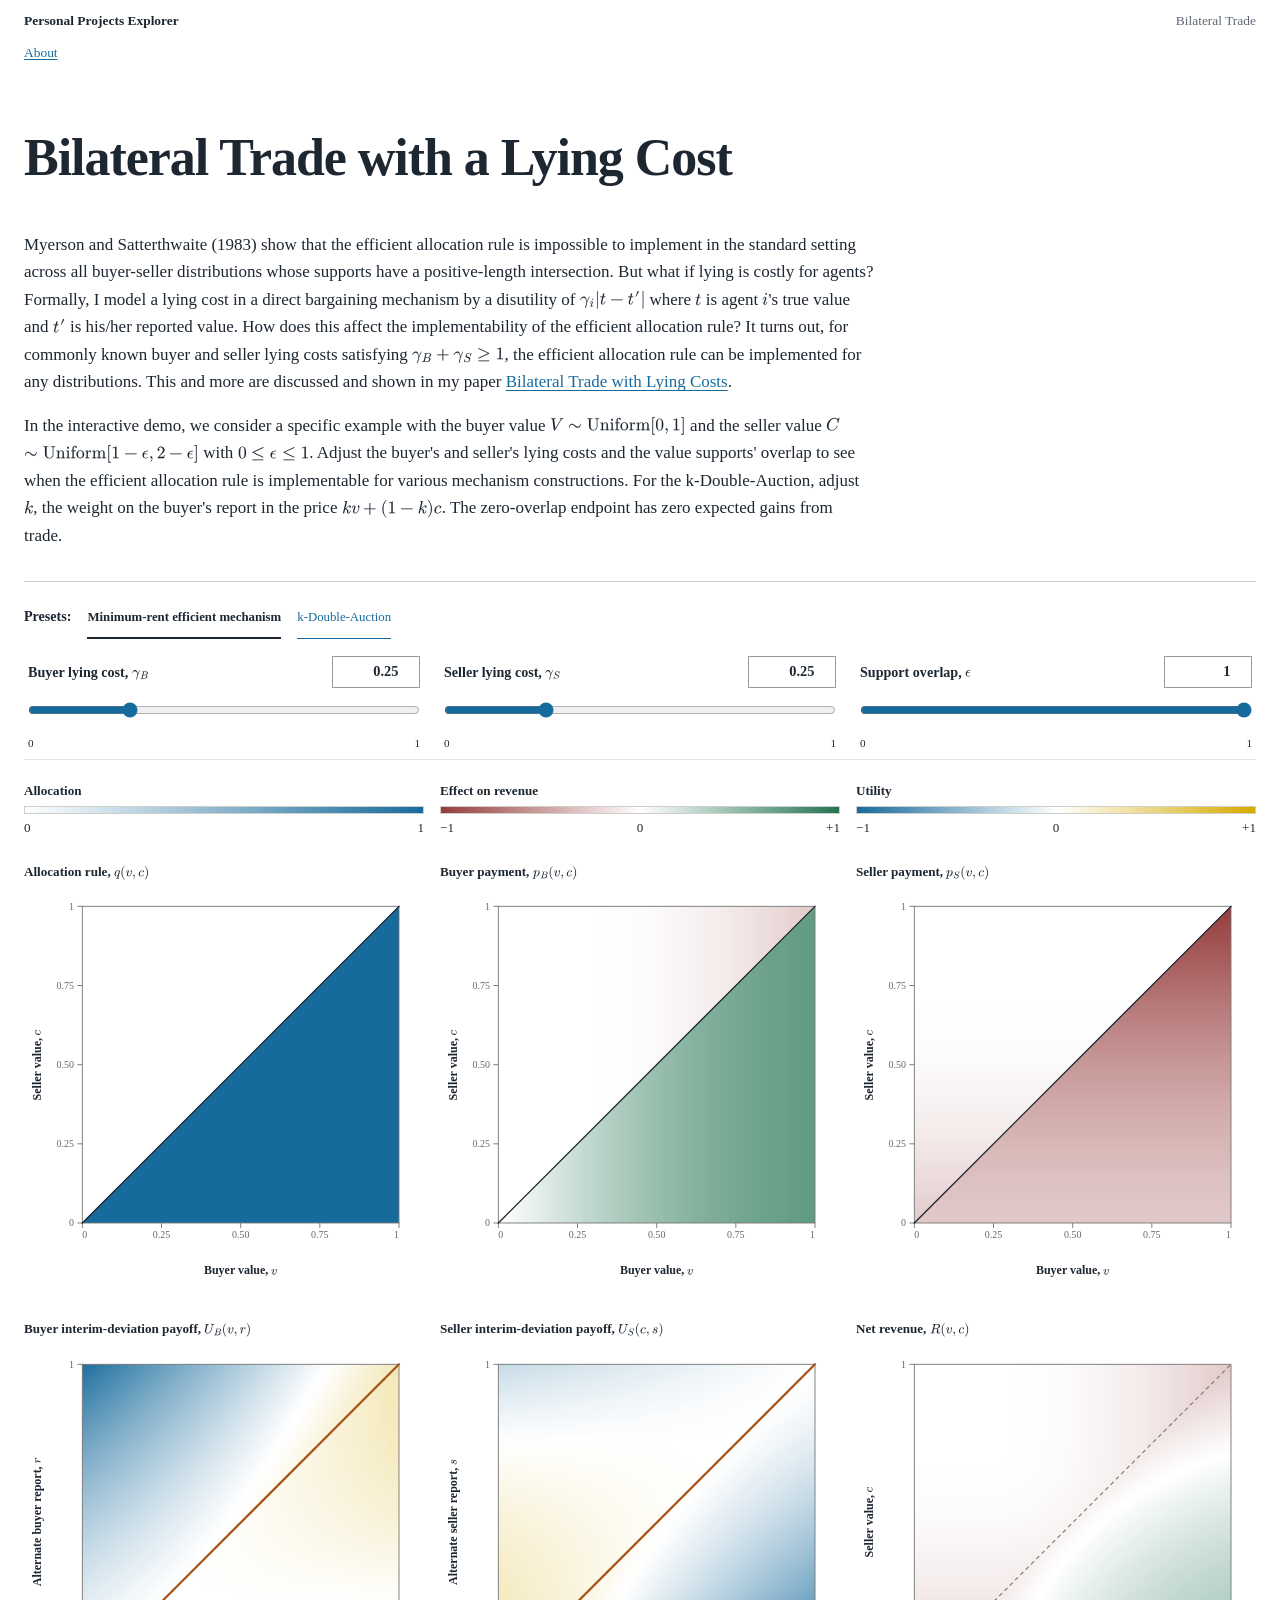
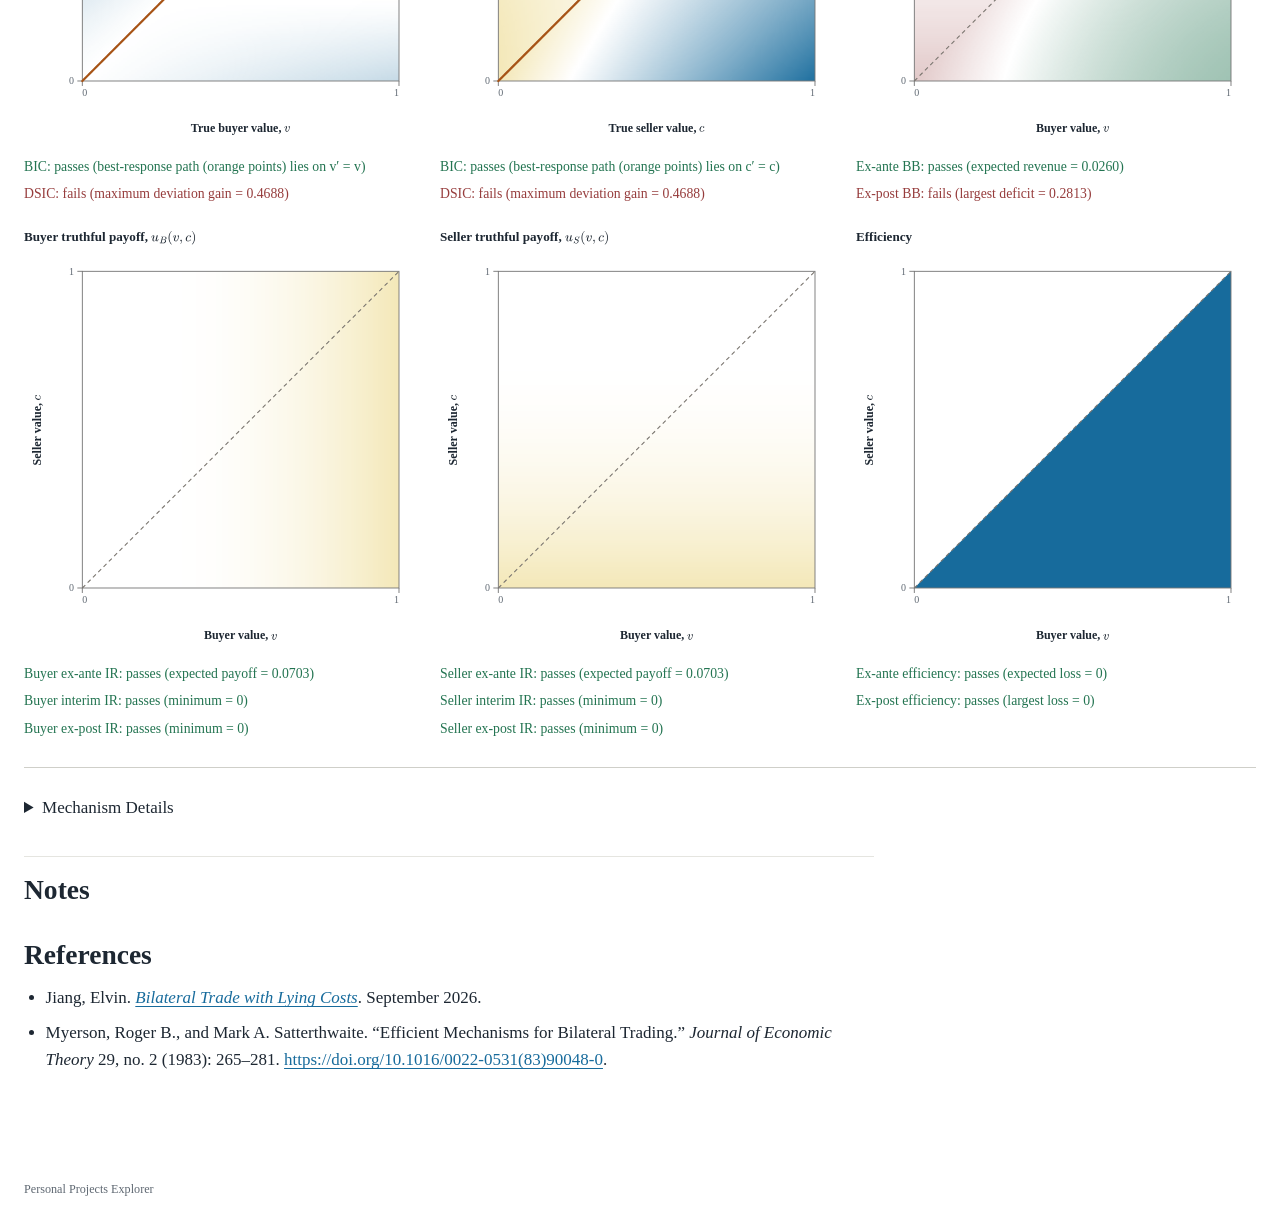
==== commit bffaaf84: "Publish updated lying-cost manuscript Source commit: 8a63cef" ====
--- a/bilateral-trade/lying-cost/index.html
+++ b/bilateral-trade/lying-cost/index.html
@@ -34,7 +34,7 @@
         commonly known buyer and seller lying costs satisfying \(\gamma_B+\gamma_S\geq 1\), the efficient
         allocation rule can be implemented for any distributions. This and
         more are discussed and shown in my paper
-        <a href="../../assets/papers/Bilateral_Trade_with_a_Lying_Cost.pdf">Bilateral Trade with a Lying Cost</a>.
+        <a href="../../assets/papers/Bilateral_Trade_with_a_Lying_Cost.pdf">Bilateral Trade with Lying Costs</a>.
       </p>
       <p>
         In the interactive demo, we consider a specific example with the buyer
@@ -143,7 +143,7 @@
       <h2 id="references-title">References</h2>
       <ul class="reference-list">
         <li>
-          Jiang, Elvin. <cite><a href="../../assets/papers/Bilateral_Trade_with_a_Lying_Cost.pdf">Bilateral Trade with a Lying Cost</a></cite>.
+          Jiang, Elvin. <cite><a href="../../assets/papers/Bilateral_Trade_with_a_Lying_Cost.pdf">Bilateral Trade with Lying Costs</a></cite>.
           September 2026.
         </li>
         <li>
